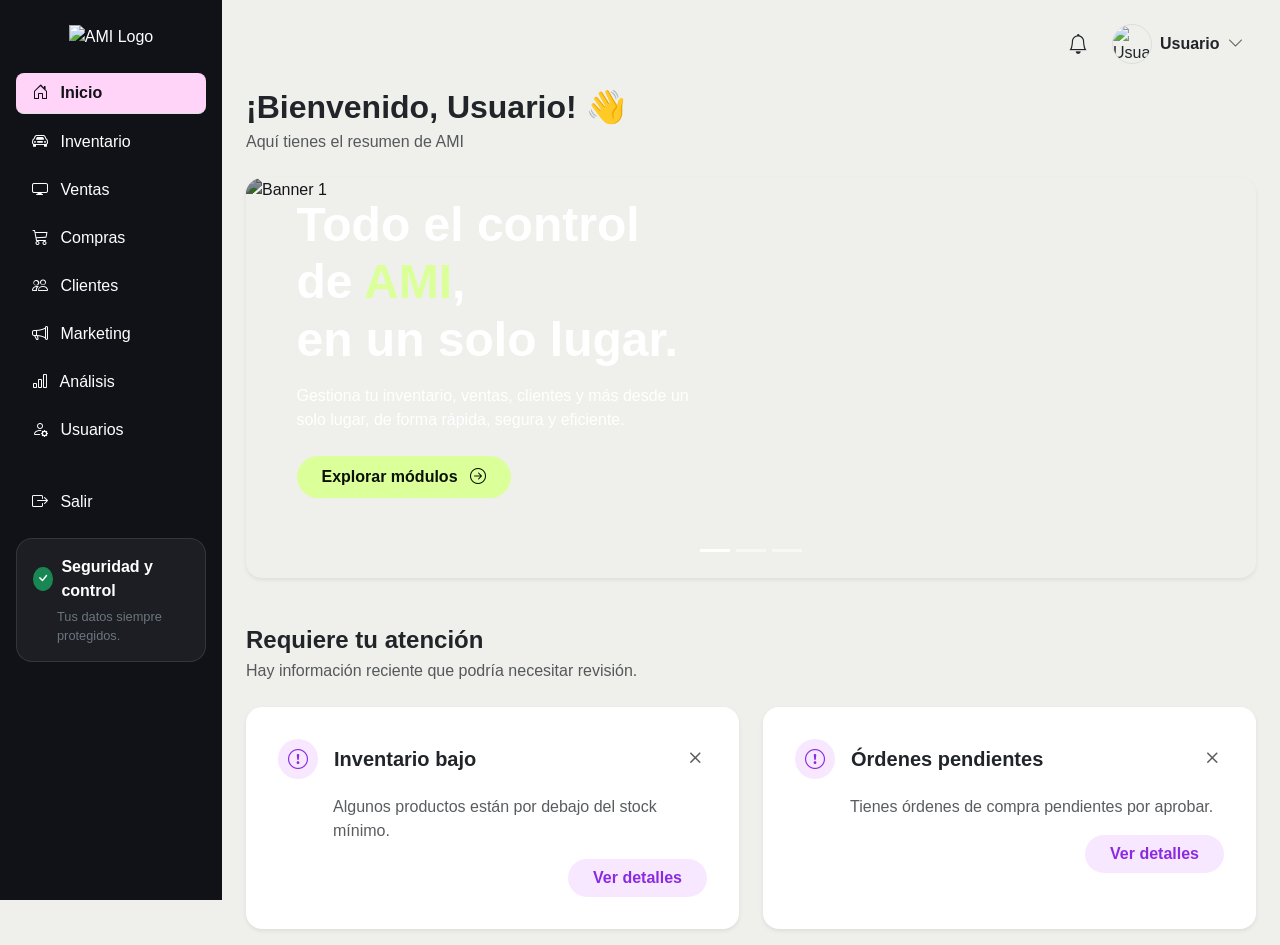
==== index.html @ edb486fa "Creacion de ventana de Ventas,Inventario y compras" ====
<!DOCTYPE html>
<html lang="es">
<head>
    <meta charset="UTF-8">
    <meta name="viewport" content="width=device-width, initial-scale=1.0">
    <title>AMI - Inicio</title>
    <!-- Bootstrap CSS -->
    <link href="https://cdn.jsdelivr.net/npm/bootstrap@5.3.2/dist/css/bootstrap.min.css" rel="stylesheet">
    <!-- Bootstrap Icons -->
    <link rel="stylesheet" href="https://cdn.jsdelivr.net/npm/bootstrap-icons@1.11.1/font/bootstrap-icons.css">
    <!-- CSS Personalizado -->
    <link rel="stylesheet" href="CSS/style.css">
</head>
<body>
    <div class="d-flex" id="wrapper">
        
        <!-- Sidebar (Menú Lateral) -->
        <div class="sidebar text-white" id="sidebar-wrapper">
            <div class="sidebar-heading text-center py-4">
                <img src="Assets/Logo_Ami.png" alt="AMI Logo" class="img-fluid w-75">
            </div>
            <div class="list-group list-group-flush px-3 sidebar-menu">
                <a href="#" class="list-group-item list-group-item-action active-tab rounded-3 mb-2">
                    <i class="bi bi-house-door me-2"></i> Inicio
                </a>
                <a href="Pages/inventario.html" class="list-group-item list-group-item-action sidebar-link rounded-3 mb-2">
                    <i class="bi bi-car-front me-2"></i> Inventario
                </a>
                <a href="#" class="list-group-item list-group-item-action sidebar-link rounded-3 mb-2">
                    <i class="bi bi-display me-2"></i> Ventas
                </a>
                <a href="#" class="list-group-item list-group-item-action sidebar-link rounded-3 mb-2">
                    <i class="bi bi-cart3 me-2"></i> Compras
                </a>
                <a href="#" class="list-group-item list-group-item-action sidebar-link rounded-3 mb-2">
                    <i class="bi bi-people me-2"></i> Clientes
                </a>
                <a href="#" class="list-group-item list-group-item-action sidebar-link rounded-3 mb-2">
                    <i class="bi bi-megaphone me-2"></i> Marketing
                </a>
                <a href="#" class="list-group-item list-group-item-action sidebar-link rounded-3 mb-2">
                    <i class="bi bi-bar-chart me-2"></i> Análisis
                </a>
                <a href="#" class="list-group-item list-group-item-action sidebar-link rounded-3 mb-2">
                    <i class="bi bi-person-gear me-2"></i> Usuarios
                </a>
                
                <div class="mt-4 mb-3">
                    <a href="#" class="list-group-item list-group-item-action sidebar-link rounded-3">
                        <i class="bi bi-box-arrow-right me-2"></i> Salir
                    </a>
                </div>

                <!-- Tarjeta de Seguridad -->
                <div class="security-card p-3 rounded-4 text-start mt-auto">
                    <div class="d-flex align-items-center mb-1">
                        <div class="security-icon bg-success rounded-circle d-flex justify-content-center align-items-center me-2">
                            <i class="bi bi-check text-white"></i>
                        </div>
                        <span class="fw-bold fs-6 text-white">Seguridad y control</span>
                    </div>
                    <p class="text-secondary mb-0 ms-4 security-text">Tus datos siempre protegidos.</p>
                </div>
            </div>
        </div>

        <!-- Main Content -->
        <div id="page-content-wrapper" class="w-100">
            
            <!-- Navbar Superior -->
            <nav class="navbar navbar-expand-lg navbar-light bg-transparent py-4 px-4">
                <div class="container-fluid">
                    <div class="ms-auto d-flex align-items-center">
                        
                        <!-- Campana de Notificación -->
                        <div class="position-relative me-4 cursor-pointer">
                            <i class="bi bi-bell fs-5"></i>
                            <!-- El punto rojo está oculto por defecto (clase d-none). Aparecerá solo si hay notificaciones -->
                            <span id="notif-dot" class="position-absolute top-0 start-100 translate-middle p-1 border border-light rounded-circle bg-danger d-none"></span>
                        </div>

                        <!-- Dropdown de Usuario con Avatar Genérico -->
                        <div class="dropdown">
                            <div class="d-flex align-items-center cursor-pointer user-select-none" data-bs-toggle="dropdown" aria-expanded="false">
                                <img src="Assets/User.jpg" alt="Usuario" class="rounded-circle me-2 default-avatar" style="width: 40px; height: 40px; object-fit: cover;">
                                <span class="fw-bold text-dark" id="nombre-usuario">Usuario <i class="bi bi-chevron-down ms-1 text-muted"></i></span>
                            </div>
                            
                            <ul class="dropdown-menu dropdown-menu-end shadow-sm border-0 rounded-4 mt-3">
                                <li><a class="dropdown-item py-2" href="#"><i class="bi bi-person me-2 text-muted"></i> Ver perfil</a></li>
                                <li><a class="dropdown-item py-2" href="Login.html"><i class="bi bi-box-arrow-in-right me-2 text-muted"></i> Iniciar sesión</a></li>
                                <li><hr class="dropdown-divider"></li>
                                <li><a class="dropdown-item py-2 text-danger" href="#"><i class="bi bi-key me-2"></i> Cambiar contraseña</a></li>
                            </ul>
                        </div>
                    </div>
                </div>
            </nav>

            <!-- Contenido Principal del Dashboard -->
            <div class="container-fluid px-4">
               <!-- Saludo Dinámico -->
                <h2 class="fw-bold mb-1">¡Bienvenido, <span id="nombre-saludo">Usuario</span>! 👋</h2>
                <p class="text-muted mb-4">Aquí tienes el resumen de AMI</p>

                <!-- Hero / Carrusel de 3 imágenes -->
                <div id="heroCarousel" class="carousel slide mb-5 rounded-4 overflow-hidden shadow-sm" data-bs-ride="carousel">
                    <!-- Indicadores del carrusel -->
                    <div class="carousel-indicators">
                        <button type="button" data-bs-target="#heroCarousel" data-bs-slide-to="0" class="active"></button>
                        <button type="button" data-bs-target="#heroCarousel" data-bs-slide-to="1"></button>
                        <button type="button" data-bs-target="#heroCarousel" data-bs-slide-to="2"></button>
                    </div>
                    
                    <div class="carousel-inner position-relative">
                        <!-- Capa de texto sobre las imágenes -->
                       <div class="carousel-caption text-overlay text-start" style="bottom: 15%; left: 5%; z-index: 10; position: absolute;">
                        <h1 class="fw-bold display-5 text-white">Todo el control<br>de <span style="color: #DBFF99;">AMI</span>,<br>en un solo lugar.</h1>
                        <p class="w-50 mt-3 mb-4 text-white">Gestiona tu inventario, ventas, clientes y más desde un solo lugar, de forma rápida, segura y eficiente.</p>
                        <button class="btn rounded-pill fw-bold px-4 py-2" style="background-color: #DBFF99; color: #0B1009;">
                        Explorar módulos <i class="bi bi-arrow-right-circle ms-2"></i>
                        </button>
                    </div>

                        <!-- Imágenes del Carrusel -->
                        <div class="carousel-item active">
                            <img src="Assets/Image/Hero_1.jpg" class="d-block w-100 hero-img" alt="Banner 1" style="height: 400px; object-fit: cover; filter: brightness(0.6);">
                        </div>
                        <div class="carousel-item">
                            <img src="Assets/Image/Hero_2.jpg" class="d-block w-100 hero-img" alt="Banner 2" style="height: 400px; object-fit: cover; filter: brightness(0.6);">
                        </div>
                        <div class="carousel-item">
                            <img src="Assets/Image/Hero_3.jpg" class="d-block w-100 hero-img" alt="Banner 3" style="height: 400px; object-fit: cover; filter: brightness(0.6);">
                        </div>
                    </div>
                </div>

                <!-- Sección de Alertas -->
                <h4 class="fw-bold mb-1">Requiere tu atención</h4>
                <p class="text-muted mb-4">Hay información reciente que podría necesitar revisión.</p>
                
                <div class="row">
                    <!-- Tarjeta 1 -->
                    <div class="col-md-6 mb-3">
                        <div class="card border-0 shadow-sm rounded-4 h-100 p-3">
                            <div class="card-body">
                                <div class="d-flex align-items-center mb-3">
                                    <div class="rounded-circle d-flex align-items-center justify-content-center me-3" style="width: 40px; height: 40px; background-color: #F8E8FF; color: #8A2BE2;">
                                        <i class="bi bi-exclamation-circle fs-5"></i>
                                    </div>
                                    <h5 class="card-title fw-bold mb-0">Inventario bajo</h5>
                                    <i class="bi bi-x ms-auto text-muted" style="cursor: pointer; font-size: 1.5rem;" onclick="this.closest('.col-md-6').remove()"></i>
                                </div>
                                <p class="card-text text-muted" style="margin-left: 55px;">Algunos productos están por debajo del stock mínimo.</p>
                                <div class="text-end mt-3">
                                    <button class="btn rounded-pill px-4 fw-bold" style="background-color: #F8E8FF; color: #8A2BE2;">Ver detalles</button>
                                </div>
                            </div>
                        </div>
                    </div>
                    <!-- Tarjeta 2 -->
                    <div class="col-md-6 mb-3">
                        <div class="card border-0 shadow-sm rounded-4 h-100 p-3">
                            <div class="card-body">
                                <div class="d-flex align-items-center mb-3">
                                    <div class="rounded-circle d-flex align-items-center justify-content-center me-3" style="width: 40px; height: 40px; background-color: #F8E8FF; color: #8A2BE2;">
                                        <i class="bi bi-exclamation-circle fs-5"></i>
                                    </div>
                                    <h5 class="card-title fw-bold mb-0">Órdenes pendientes</h5>
                                    <i class="bi bi-x ms-auto text-muted" style="cursor: pointer; font-size: 1.5rem;" onclick="this.closest('.col-md-6').remove()"></i>
                                </div>
                                <p class="card-text text-muted" style="margin-left: 55px;">Tienes órdenes de compra pendientes por aprobar.</p>
                                <div class="text-end mt-3">
                                    <button class="btn rounded-pill px-4 fw-bold" style="background-color: #F8E8FF; color: #8A2BE2;">Ver detalles</button>
                                </div>
                            </div>
                        </div>
                    </div>
                </div>
            </div>
        </div>
    </div>

    <!-- Bootstrap JS (Necesario para carrusel y menús desplegables) -->
    <script src="https://cdn.jsdelivr.net/npm/bootstrap@5.3.2/dist/js/bootstrap.bundle.min.js"></script>
    <!-- JavaScript Personalizado -->
    <script src="JS/script.js"></script>
</body>
</html>
---- CSS/style.css ----
:root {
    --ami-black: #101218;
    --ami-light-green: #DBFF99;
    --ami-dark-green: #64B60A;
    --ami-bg-gray: #EFF0EB;
    --ami-pink: #FFD4F8;
    --ami-purple-icon: #E2B4FC;
}

body {
    background-color: var(--ami-bg-gray);
    font-family: 'Segoe UI', Tahoma, Geneva, Verdana, sans-serif;
    overflow-x: hidden;
}

/* --- Sidebar --- */
.sidebar {
    width: 222px;
    min-width: 222px;
    max-width: 222px;
    height: 100vh;
    flex: 0 0 222px;
    flex-shrink: 0;
    background-color: var(--ami-black);
}

.sidebar-link {
    color: white !important;
    background-color: transparent !important;
    border: none !important;
    transition: all 0.2s ease-in-out;
}

/* Efecto al pasar el mouse por un botón del menú */
.sidebar-link:hover {
    background-color: rgba(255, 255, 255, 0.05) !important;
    transform: translateX(5px);
}

.active-tab {
    background-color: var(--ami-pink) !important;
    color: var(--ami-black) !important;
    font-weight: 600;
}

.security-card {
    background-color: rgba(255, 255, 255, 0.05);
    border: 1px solid rgba(255, 255, 255, 0.1);
}

.security-icon {
    width: 24px;
    height: 24px;
}

.security-text {
    font-size: 0.8rem;
}

/* --- Navbar Superior --- */
.default-avatar {
    width: 40px;
    height: 40px;
    object-fit: cover;
    border: 1px solid #ddd;
}

.cursor-pointer {
    cursor: pointer;
}

.dropdown-item:hover {
    background-color: var(--ami-bg-gray);
}
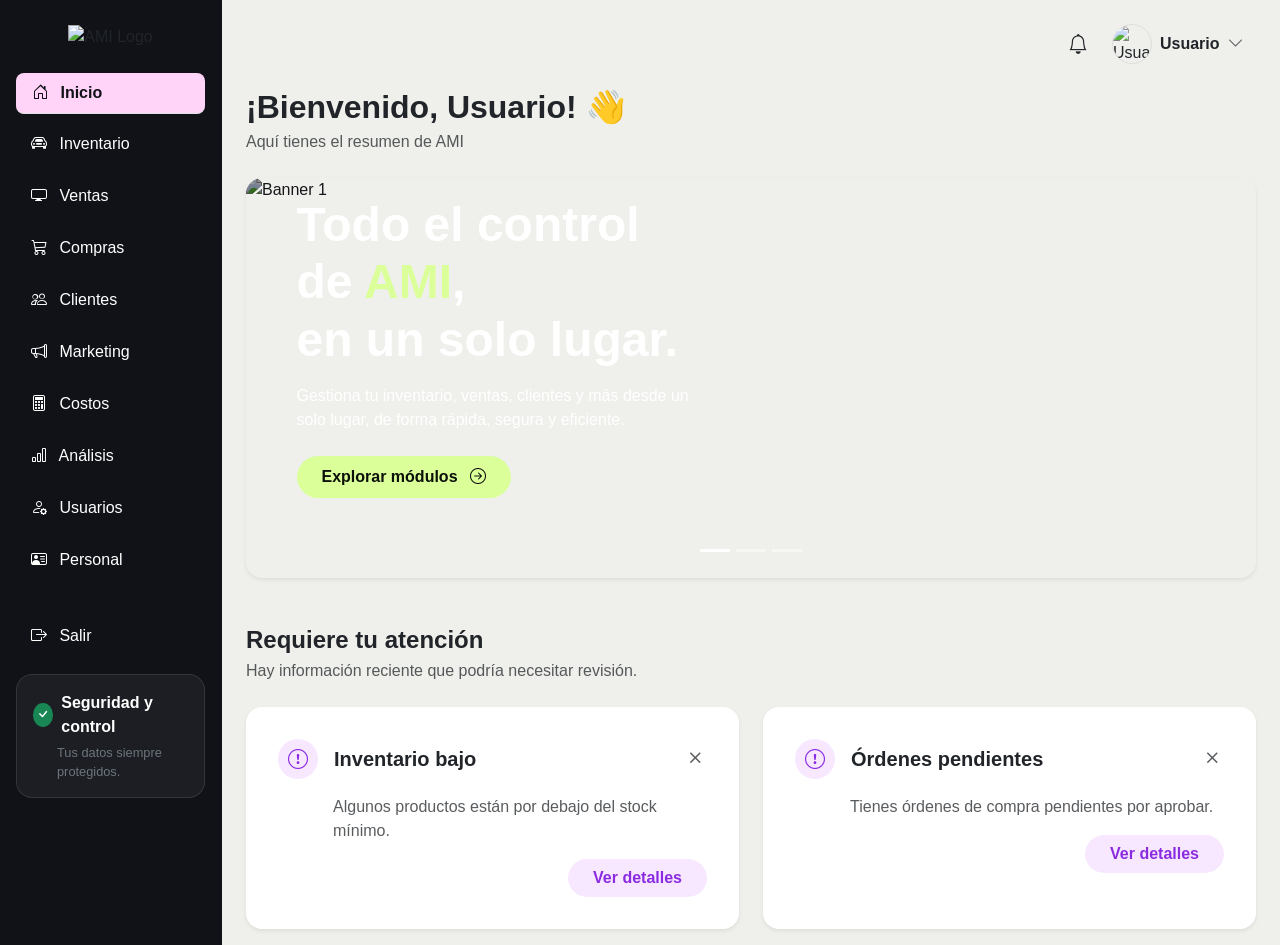
==== commit 65631ebd: "Agregue bugs a la pagina xdxd" ====
--- a/index.html
+++ b/index.html
@@ -15,7 +15,7 @@
     <div class="d-flex" id="wrapper">
         
         <!-- Sidebar (Menú Lateral) -->
-        <div class="sidebar text-white" id="sidebar-wrapper">
+        <div class="sidebar" id="sidebar-wrapper" style="background-color: #101218; border-right: 1px solid rgba(16, 18, 24);">
             <div class="sidebar-heading text-center py-4">
                 <img src="Assets/Logo_Ami.png" alt="AMI Logo" class="img-fluid w-75">
             </div>
@@ -35,14 +35,20 @@
                 <a href="#" class="list-group-item list-group-item-action sidebar-link rounded-3 mb-2">
                     <i class="bi bi-people me-2"></i> Clientes
                 </a>
+               <a href="#" class="list-group-item list-group-item-action sidebar-link rounded-3 mb-2">
+                    <i class="bi bi-megaphone me-2"></i> Marketing
+                </a>
                 <a href="#" class="list-group-item list-group-item-action sidebar-link rounded-3 mb-2">
-                    <i class="bi bi-megaphone me-2"></i> Marketing
+                    <i class="bi bi-calculator me-2"></i> Costos
                 </a>
                 <a href="#" class="list-group-item list-group-item-action sidebar-link rounded-3 mb-2">
                     <i class="bi bi-bar-chart me-2"></i> Análisis
                 </a>
                 <a href="#" class="list-group-item list-group-item-action sidebar-link rounded-3 mb-2">
                     <i class="bi bi-person-gear me-2"></i> Usuarios
+                </a>
+                <a href="#" class="list-group-item list-group-item-action sidebar-link rounded-3 mb-2">
+                    <i class="bi bi-person-vcard me-2"></i> Personal
                 </a>
                 
                 <div class="mt-4 mb-3">
--- a/CSS/style.css
+++ b/CSS/style.css
@@ -13,30 +13,6 @@
     overflow-x: hidden;
 }
 
-/* --- Sidebar --- */
-.sidebar {
-    width: 222px;
-    min-width: 222px;
-    max-width: 222px;
-    height: 100vh;
-    flex: 0 0 222px;
-    flex-shrink: 0;
-    background-color: var(--ami-black);
-}
-
-.sidebar-link {
-    color: white !important;
-    background-color: transparent !important;
-    border: none !important;
-    transition: all 0.2s ease-in-out;
-}
-
-/* Efecto al pasar el mouse por un botón del menú */
-.sidebar-link:hover {
-    background-color: rgba(255, 255, 255, 0.05) !important;
-    transform: translateX(5px);
-}
-
 .active-tab {
     background-color: var(--ami-pink) !important;
     color: var(--ami-black) !important;
@@ -73,3 +49,211 @@
     background-color: var(--ami-bg-gray);
 }
 
+/* --- Variables Dark Mode --- */
+:root {
+    --bg-dark: #090B0A;
+    --card-dark: #121513;
+    --neon-green: #D4FF32;
+    --neon-green-dim: rgba(212, 255, 50, 0.1);
+    --pink-accent: #FFB3FA;
+    --pink-accent-dim: rgba(255, 179, 250, 0.15);
+    --text-gray: #8A8E94;
+    --border-dark: #222623;
+}
+
+body.dark-theme {
+    background-color: var(--bg-dark);
+    color: white;
+}
+
+/* Modificadores para Sidebar (Modo Oscuro) */
+.dark-theme .sidebar {
+    background-color: var(--bg-dark);
+    border-right: 1px solid var(--border-dark);
+}
+
+.active-tab-pink {
+    background-color: var(--pink-accent) !important;
+    color: var(--bg-dark) !important;
+    font-weight: 600;
+}
+.bg-pink { background-color: #E24796 !important; color: white;}
+.text-pink { color: var(--pink-accent) !important; }
+
+/* Tarjetas base */
+.dark-card {
+    background-color: var(--card-dark) !important;
+    border: 1px solid var(--border-dark) !important;
+}
+
+/* Textos y botones Neon */
+.text-neon { color: var(--neon-green) !important; }
+.btn-neon {
+    background-color: var(--neon-green) !important;
+    color: var(--bg-dark) !important;
+    transition: all 0.3s;
+}
+.btn-neon:hover {
+    box-shadow: 0 0 15px var(--neon-green-dim);
+}
+
+.btn-outline-neon {
+    border: 1px solid var(--neon-green) !important;
+    color: var(--neon-green) !important;
+    background: transparent;
+}
+.btn-outline-neon:hover {
+    background-color: var(--neon-green-dim) !important;
+}
+
+/* Buscador Custom */
+.custom-search {
+    background-color: var(--bg-dark);
+    border-radius: 50px;
+    padding: 2px 2px 2px 15px;
+    border: 1px solid var(--border-dark);
+}
+.custom-search input {
+    background-color: transparent !important;
+    border: none;
+    box-shadow: none !important;
+}
+
+/* Ilustración 3D */
+.hero-illustration {
+    max-height: 180px;
+    object-fit: contain;
+    filter: drop-shadow(0 0 20px rgba(212,255,50,0.2));
+}
+
+/* Tabla Oscura */
+.ami-table {
+    background-color: transparent !important;
+}
+.ami-table th {
+    background-color: transparent !important;
+    border-bottom: 1px solid var(--border-dark);
+    color: var(--text-gray);
+    font-weight: 500;
+}
+.ami-table td {
+    background-color: transparent !important;
+    border-bottom: 1px solid var(--border-dark);
+    padding: 15px 10px;
+}
+
+/* Selectores y Botones de Tabla */
+.dark-select {
+    background-color: var(--bg-dark) !important;
+    border: 1px solid var(--border-dark) !important;
+    color: white;
+}
+.btn-dark-outline {
+    background-color: transparent;
+    border: 1px solid var(--border-dark);
+    color: white;
+}
+
+/* Esqueleto de carga (Píldoras grises) */
+.skeleton-pill {
+    height: 12px;
+    background-color: #2A2E2C;
+    border-radius: 10px;
+    width: 80%;
+    animation: pulse 1.5s infinite ease-in-out;
+}
+@keyframes pulse {
+    0% { opacity: 0.5; }
+    50% { opacity: 1; }
+    100% { opacity: 0.5; }
+}
+
+/* Iconos de Estadísticas */
+.stat-icon {
+    width: 50px;
+    height: 50px;
+    border-radius: 12px;
+    display: flex;
+    align-items: center;
+    justify-content: center;
+}
+.bg-icon-green { background-color: var(--neon-green-dim); }
+.bg-icon-pink { background-color: var(--pink-accent-dim); }
+
+/* Lista Acciones Rápidas */
+.dark-list .list-group-item {
+    background-color: transparent;
+    color: white;
+    border-color: var(--border-dark);
+    padding: 15px 0;
+}
+.dark-list .list-group-item:hover {
+    background-color: rgba(255,255,255,0.02);
+}
+
+/* Paginación */
+.btn-dark-page {
+    background-color: var(--bg-dark);
+    border: 1px solid var(--border-dark);
+    color: white;
+}
+.btn-page-active {
+    background-color: var(--neon-green);
+    color: var(--bg-dark);
+    font-weight: bold;
+}
+
+#sidebar-wrapper {
+    min-height: 100vh; /* Obliga a la barra a ocupar el 100% del alto de la ventana */
+    background-color: var(--bg-dark); 
+}
+
+/* Personalización de la barra de desplazamiento */
+::-webkit-scrollbar {
+    width: 8px;
+    height: 8px;
+}
+
+::-webkit-scrollbar-track {
+    background: var(--bg-dark); /* Fondo oscuro igual al de la página */
+}
+
+::-webkit-scrollbar-thumb {
+    background: #2A2E2C; /* Gris oscuro para la barra */
+    border-radius: 10px;
+}
+
+::-webkit-scrollbar-thumb:hover {
+    background: var(--neon-green); /* Se ilumina en verde neón al pasar el mouse */
+}
+/* --- Sidebar --- */
+.sidebar {
+   
+    width: 222px;
+    min-width: 222px;
+    max-width: 222px;
+    flex: 0 0 222px;
+    flex-shrink: 0;
+    
+    /* Colores */
+    background-color: var( rgba(16, 18, 24));
+    
+    /* LA MAGIA AQUÍ: Fija el sidebar al hacer scroll */
+    position: sticky;
+    top: 0;
+
+}
+.sidebar-link {
+    color: white !important;
+    background-color: transparent !important;
+    border: none !important;
+    transition: all 0.2s ease-in-out;
+    text-align: left; /* Asegura que el texto esté alineado a la izquierda */
+    padding: 10px 15px; /* Ajusta el espaciado si es necesario */
+}
+
+/* Efecto al pasar el mouse por un botón del menú */
+.sidebar-link:hover {
+    background-color: rgba(255, 255, 255, 0.05) !important;
+    transform: translateX(5px);
+}
